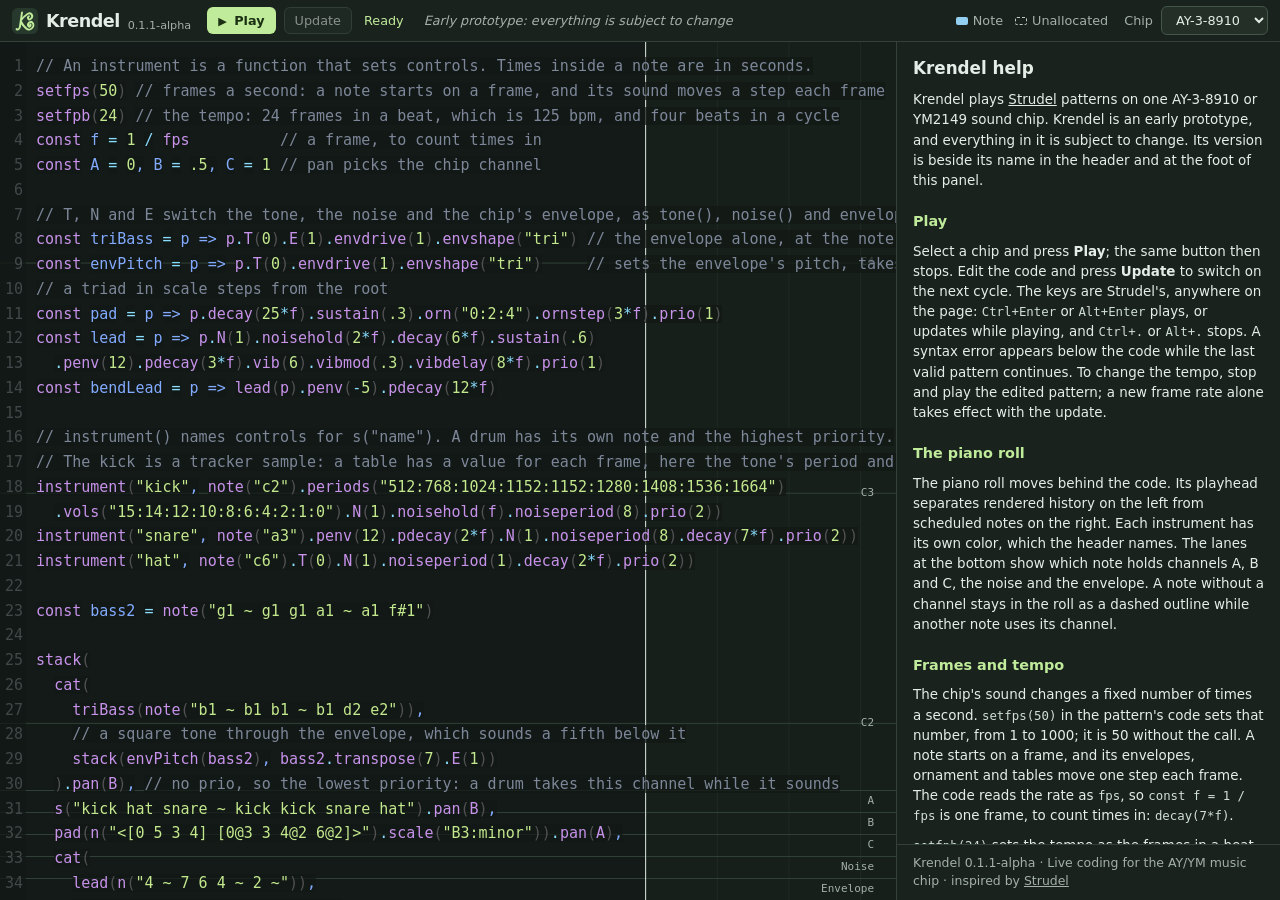
==== krendel/index.html @ 768fd26a "Deploy Krendel e06ed59" ====
<!doctype html>
<html lang="en">
<head>
  <meta charset="utf-8">
  <meta name="viewport" content="width=device-width, initial-scale=1">
  <meta name="theme-color" content="#121816">
  <base target="_blank">
  <link rel="icon" type="image/svg+xml" href="/krendel/assets/icon-DNOsVQRB.svg">
  <title>Krendel</title>
  <script type="module" crossorigin src="/krendel/assets/index-Cjb8UF-I.js"></script>
  <link rel="stylesheet" crossorigin href="/krendel/assets/index-Dwh8gSb8.css">
</head>
<body>
  <header>
    <h1><img src="data:image/svg+xml,%3csvg%20xmlns='http://www.w3.org/2000/svg'%20viewBox='0%200%2032%2032'%3e%3c!--%20A%20script%20К.%20Its%20stem%20ends%20in%20a%20hook,%20and%20each%20arm%20rolls%20up%20into%20a%20spiral%20of%20half%20circles,%20as%20a%20strudel%20does.%20--%3e%3crect%20width='32'%20height='32'%20rx='7'%20fill='%2327392d'/%3e%3cpath%20transform='translate(3.55%200)%20skewX(-8)'%20fill='none'%20stroke='%23c0eb9a'%20stroke-width='2.4'%20stroke-linecap='round'%20stroke-linejoin='round'%20d='M9.5%205.5V22.5C9.5%2026%207.9%2027.1%205.7%2025.9%20M9.5%2015.5Q12.17%2010.73%2016.5%207.4A3.9%203.9%200%200%201%2021.25%2013.58A2.1%202.1%200%200%201%2018.69%2010.25%20M9.5%2016.5Q12.95%2021.8%2018%2025.6A4.9%204.9%200%200%200%2023.89%2017.77A3%203%200%200%200%2020.28%2022.56A1.3%201.3%200%200%200%2021.85%2020.48'/%3e%3c/svg%3e" alt="" width="26" height="26">Krendel <small class="version"></small></h1>
    <button type="button" id="play" class="primary">
      <span id="playLabel" title="Ctrl+Enter"><span aria-hidden="true">▶</span> Play</span>
      <span id="stopLabel" title="Ctrl+." hidden><span aria-hidden="true">■</span> Stop</span>
    </button>
    <button type="button" id="update" title="Ctrl+Enter" disabled>Update</button>
    <output id="status" role="status">Ready</output>
    <span class="disclaimer">Early prototype: everything is subject to change</span>
    <div class="legend" id="legend" aria-label="Instruments">
      <span><i class="contended"></i>Unallocated</span>
    </div>
    <label>Chip
      <select id="chip">
        <option value="ay">AY-3-8910</option>
        <option value="ym">YM2149</option>
      </select>
    </label>
  </header>

  <main>
    <!-- The code, over the piano roll and the chip's lanes. -->
    <section id="stage" aria-label="Pattern">
      <canvas id="score" role="img" aria-label="Piano roll with rendered voices to the left of the playhead and scheduled notes to the right"></canvas>
      <canvas id="ownership" role="img" aria-label="Rendered tone channel A, B, C, noise and envelope ownership"></canvas>
      <div id="editor"></div>
    </section>
    <p id="error" role="alert" hidden></p>

    <aside aria-label="Help">
      <div id="help"></div>
      <footer>Krendel <span class="version"></span> <span aria-hidden="true">·</span> Live coding for the AY/YM music chip <span aria-hidden="true">·</span> inspired by <a href="https://strudel.cc/">Strudel</a></footer>
    </aside>
  </main>
</body>
</html>
---- krendel/assets/index-Dwh8gSb8.css ----
:root{color-scheme:dark;font-family:Inter,ui-sans-serif,system-ui,sans-serif;color:#e4eee7;background:#121816;--muted: #a3b0a9;--line: #33413a;--panel: #1a221e;--accent: #c0eb9a;--mono: "IBM Plex Mono", "SFMono-Regular", Consolas, monospace;--lanes: 110px}*{box-sizing:border-box}h1,h2,h3,p{margin:0}body{margin:0;height:100dvh;display:grid;grid-template-rows:auto minmax(0,1fr)}main{display:grid;grid-template:"stage aside" minmax(0,1fr) "error aside" auto / minmax(0,1fr) clamp(280px,30vw,430px);min-height:0}header{display:flex;flex-wrap:wrap;align-items:center;gap:6px 8px;padding:6px 12px;background:var(--panel);border-bottom:1px solid var(--line);font-size:.8rem}h1{display:flex;align-items:center;gap:8px;margin-right:8px;font-size:1.1rem;letter-spacing:-.03em}h1 small{align-self:flex-end;margin-bottom:2px;font-size:.7rem;font-weight:400;letter-spacing:0;color:var(--muted)}.disclaimer{margin-left:12px;color:var(--muted);font-style:italic}button,select{font:inherit;color:inherit;background:#242f28;border:1px solid #43564a;border-radius:6px;padding:5px 10px}button:not(:disabled),select:not(:disabled){cursor:pointer}button:not(:disabled):hover,select:not(:disabled):hover{filter:brightness(1.2)}:focus-visible{outline:2px solid var(--accent);outline-offset:3px}button:disabled,select:disabled{opacity:.55}button.primary{background:var(--accent);color:#1b2f13;border-color:transparent;font-weight:700}button [aria-hidden]{margin-right:3px;font-size:.7rem}#status{color:var(--accent);margin-left:4px}header label{color:var(--muted)}header select{margin-left:4px;color:#e4eee7}.legend{display:flex;flex-wrap:wrap;gap:4px 12px;margin-left:auto;margin-right:8px;color:var(--muted)}.legend span{display:inline-flex;align-items:center;gap:5px}.legend i{width:12px;height:8px;border-radius:2px}.legend .contended{border:1px dashed #bfcac3}#stage{grid-area:stage;position:relative;min-width:0;min-height:0}canvas{position:absolute;left:0;width:100%}#score{top:0;height:calc(100% - var(--lanes))}#ownership{bottom:0;height:var(--lanes)}#editor{position:relative;height:100%}#editor .cm-editor{height:100%;background:transparent}#editor .cm-scroller{font-family:var(--mono);font-size:15px;line-height:1.65}#editor .cm-scroller,#help{scrollbar-width:thin;scrollbar-color:#43564a transparent}#editor .cm-line>*{background:#121816b8}#editor .cm-gutters{background:#121816b8;border-color:#29362e}#editor .cm-content{padding-block:12px}#editor .cm-focused{outline:none}#editor .cm-line{padding-left:10px}#error{grid-area:error;color:#ffd2bc;background:#3a2923;padding:9px 16px;font-size:.82rem;overflow-wrap:anywhere}aside{grid-area:aside;display:flex;flex-direction:column;min-height:0;background:var(--panel);border-left:1px solid var(--line);font-size:.84rem;line-height:1.5}#help{flex:1;min-height:0;overflow-y:auto;padding:14px 16px 20px}#help h2{font-size:1.05rem}#help h3{margin-top:20px;font-size:.9rem;color:var(--accent)}#help p,#help pre,#help table{margin-top:9px}#help a,aside footer a{color:inherit}#help code{font-family:var(--mono);font-size:.92em;color:#d1e0d7}#help pre{padding:8px 10px;overflow-x:auto;background:#141a17;border:1px solid var(--line);border-radius:6px}#help table{border-collapse:collapse;font-size:.78rem}#help th,#help td{padding:5px 8px 5px 0;text-align:left;vertical-align:top;border-top:1px solid var(--line)}#help th{color:var(--muted);font-weight:500}aside footer{padding:9px 16px;border-top:1px solid var(--line);color:var(--muted);font-size:.78rem}@media(max-width:720px){main{grid-template:"stage" minmax(0,1fr) "error" auto "aside" 38dvh / minmax(0,1fr)}aside{border-left:0;border-top:1px solid var(--line)}}
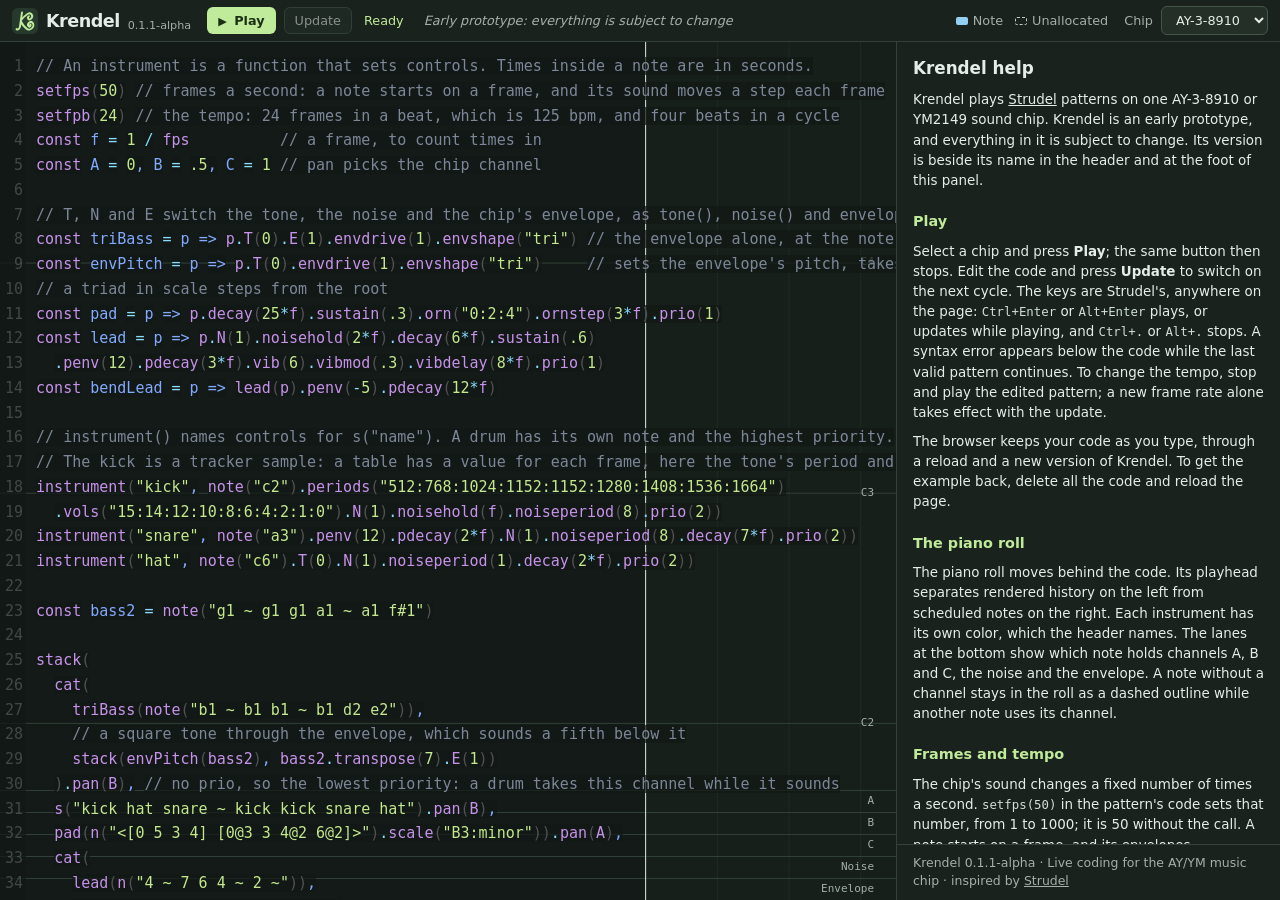
==== commit e85a6940: "Deploy Krendel fa36217" ====
--- a/krendel/index.html
+++ b/krendel/index.html
@@ -7,7 +7,7 @@
   <base target="_blank">
   <link rel="icon" type="image/svg+xml" href="/krendel/assets/icon-DNOsVQRB.svg">
   <title>Krendel</title>
-  <script type="module" crossorigin src="/krendel/assets/index-Cjb8UF-I.js"></script>
+  <script type="module" crossorigin src="/krendel/assets/index-BIXJoiJz.js"></script>
   <link rel="stylesheet" crossorigin href="/krendel/assets/index-Dwh8gSb8.css">
 </head>
 <body>
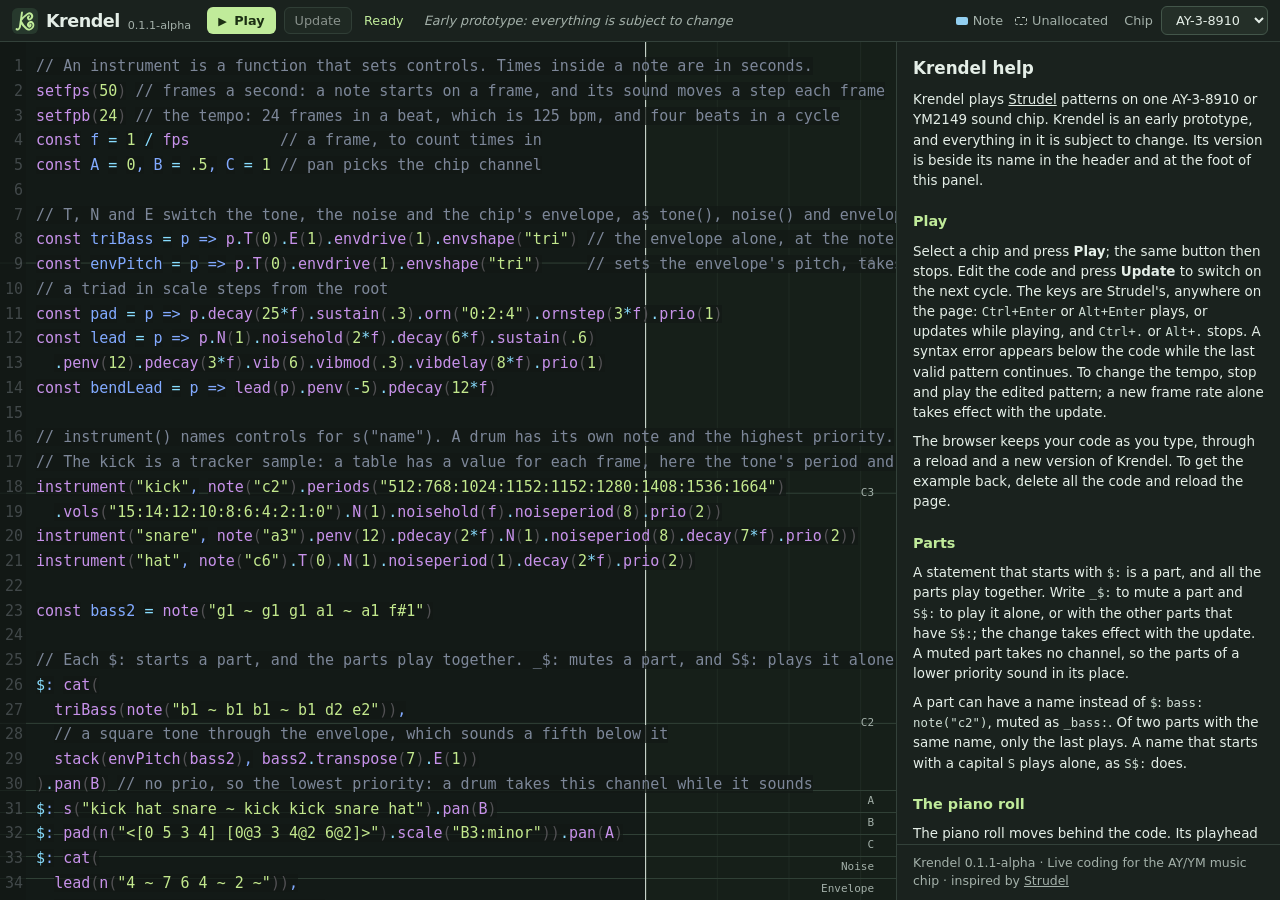
==== commit e3be0166: "Deploy Krendel fcc2899" ====
--- a/krendel/index.html
+++ b/krendel/index.html
@@ -7,7 +7,7 @@
   <base target="_blank">
   <link rel="icon" type="image/svg+xml" href="/krendel/assets/icon-DNOsVQRB.svg">
   <title>Krendel</title>
-  <script type="module" crossorigin src="/krendel/assets/index-BIXJoiJz.js"></script>
+  <script type="module" crossorigin src="/krendel/assets/index-DDbhSypn.js"></script>
   <link rel="stylesheet" crossorigin href="/krendel/assets/index-Dwh8gSb8.css">
 </head>
 <body>
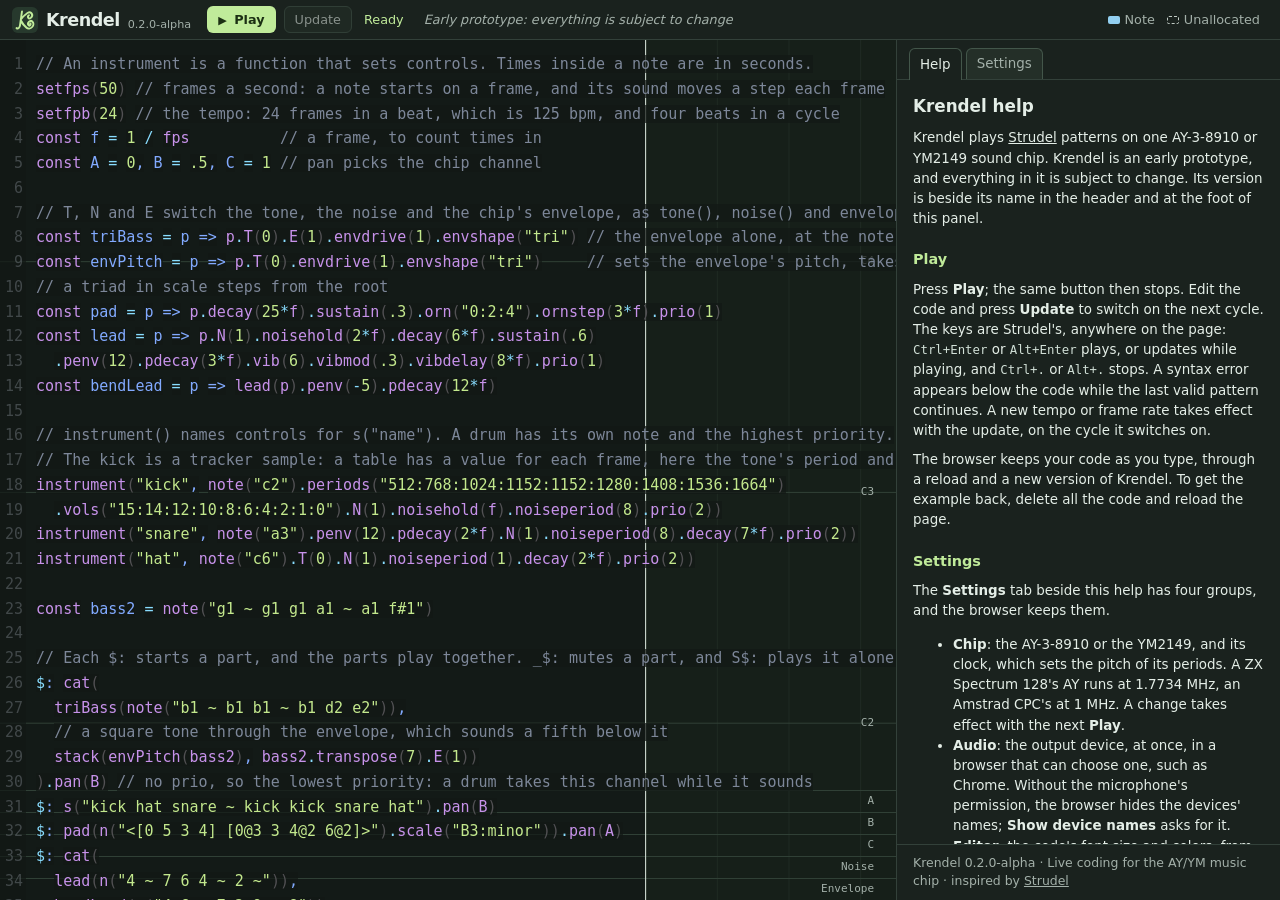
==== commit 82988556: "Deploy Krendel b298b10" ====
--- a/krendel/index.html
+++ b/krendel/index.html
@@ -7,8 +7,8 @@
   <base target="_blank">
   <link rel="icon" type="image/svg+xml" href="/krendel/assets/icon-DNOsVQRB.svg">
   <title>Krendel</title>
-  <script type="module" crossorigin src="/krendel/assets/index-DDbhSypn.js"></script>
-  <link rel="stylesheet" crossorigin href="/krendel/assets/index-Dwh8gSb8.css">
+  <script type="module" crossorigin src="/krendel/assets/index-CsBy7yJW.js"></script>
+  <link rel="stylesheet" crossorigin href="/krendel/assets/index-BQD8Qiy-.css">
 </head>
 <body>
   <header>
@@ -23,12 +23,6 @@
     <div class="legend" id="legend" aria-label="Instruments">
       <span><i class="contended"></i>Unallocated</span>
     </div>
-    <label>Chip
-      <select id="chip">
-        <option value="ay">AY-3-8910</option>
-        <option value="ym">YM2149</option>
-      </select>
-    </label>
   </header>
 
   <main>
@@ -40,8 +34,62 @@
     </section>
     <p id="error" role="alert" hidden></p>
 
-    <aside aria-label="Help">
-      <div id="help"></div>
+    <aside>
+      <div role="tablist" aria-label="Panel">
+        <button type="button" role="tab" id="helpTab" aria-controls="help" aria-selected="true">Help</button>
+        <button type="button" role="tab" id="settingsTab" aria-controls="settings" aria-selected="false">Settings</button>
+      </div>
+      <div id="help" role="tabpanel" aria-labelledby="helpTab"></div>
+      <form id="settings" role="tabpanel" aria-labelledby="settingsTab" hidden>
+        <fieldset id="chipSettings">
+          <legend>Chip</legend>
+          <label>Type
+            <select name="chip">
+              <option value="ay">AY-3-8910</option>
+              <option value="ym">YM2149</option>
+            </select>
+          </label>
+          <label>Clock
+            <select name="clock">
+              <option value="1773400">1.7734 MHz: ZX Spectrum 128</option>
+              <option value="1750000">1.75 MHz: Pentagon</option>
+              <option value="1789772.5">1.7898 MHz: MSX</option>
+              <option value="2000000">2 MHz: Atari ST</option>
+              <option value="1000000">1 MHz: Amstrad CPC</option>
+            </select>
+          </label>
+          <p>A change takes effect with the next <b>Play</b>.</p>
+        </fieldset>
+        <fieldset>
+          <legend>Audio</legend>
+          <label>Output <select name="output"></select></label>
+          <button type="button" id="outputNames" hidden>Show device names</button>
+        </fieldset>
+        <fieldset>
+          <legend>Editor</legend>
+          <label>Font size <input name="fontSize" type="number" min="8" max="48" required></label>
+          <label>Theme <select name="theme"></select></label>
+          <label>Keys
+            <select name="keybindings">
+              <option value="codemirror">Standard</option>
+              <option value="vim">Vim</option>
+              <option value="emacs">Emacs</option>
+              <option value="vscode">VS Code</option>
+            </select>
+          </label>
+          <label><input type="checkbox" name="isLineNumbersDisplayed"> Line numbers</label>
+          <label><input type="checkbox" name="isLineWrappingEnabled"> Wrap long lines</label>
+        </fieldset>
+        <fieldset>
+          <legend>Page</legend>
+          <label>Panel
+            <select name="panel">
+              <option value="right">Right</option>
+              <option value="left">Left</option>
+            </select>
+          </label>
+        </fieldset>
+      </form>
       <footer>Krendel <span class="version"></span> <span aria-hidden="true">·</span> Live coding for the AY/YM music chip <span aria-hidden="true">·</span> inspired by <a href="https://strudel.cc/">Strudel</a></footer>
     </aside>
   </main>
--- a/krendel/assets/index-BQD8Qiy-.css
+++ b/krendel/assets/index-BQD8Qiy-.css
@@ -0,0 +1 @@
+:root{color-scheme:dark;font-family:Inter,ui-sans-serif,system-ui,sans-serif;color:var(--text);background:var(--page);--mono: "IBM Plex Mono", "SFMono-Regular", Consolas, monospace;--lanes: 110px;--text: #e4eee7;--page: #121816;--muted: #a3b0a9;--line: #33413a;--panel: #1a221e;--accent: #c0eb9a;--on-accent: #1b2f13;--control: #242f28;--control-line: #43564a;--gutter-line: #29362e;--error: #ffd2bc;--error-back: #3a2923;--code: #d1e0d7;--code-back: #141a17;--unallocated: #bfcac3}:root[data-theme=strudelTheme]{--roll-past: #131a17;--roll-future: #161f19;--roll-beat: #202b24;--roll-octave: #304036;--roll-label: #a3b0a9;--roll-playhead: #dce9e0;--roll-on-note: #191e19;--roll-restart: #ffffff;--roll-gap: #d18278}:root[data-theme=zxSpectrumNight]{--roll-past: #000000;--roll-future: #000000;--roll-beat: #0000cd;--roll-octave: #0000ff;--roll-label: #cdcdcd;--roll-playhead: #ffffff;--roll-on-note: #000000;--roll-restart: #ffffff;--roll-gap: #ff0000}:root[data-theme=zxSpectrumDay]{--roll-past: #cdcdcd;--roll-future: #cdcdcd;--roll-beat: #0000cd40;--roll-octave: #0000cd80;--roll-label: #000000;--roll-playhead: #000000;--roll-on-note: #000000;--roll-restart: #000000;--roll-gap: #cd0000;--roll-note: #ffffff}:root.light{color-scheme:light;--text: #1d2621;--page: #f6f8f5;--muted: #59675f;--line: #cfd8d1;--panel: #edf1ec;--accent: #3b7419;--on-accent: #ffffff;--control: #ffffff;--control-line: #b6c2ba;--gutter-line: #dfe5e0;--error: #7a2a14;--error-back: #fbe3da;--code: #2b3730;--code-back: #ffffff;--unallocated: #59675f}*{box-sizing:border-box}h1,h2,h3,p{margin:0}body{margin:0;height:100dvh;display:grid;grid-template-rows:auto minmax(0,1fr)}main{display:grid;grid-template:"stage aside" minmax(0,1fr) "error aside" auto / minmax(0,1fr) clamp(280px,30vw,430px);min-height:0}header{display:flex;flex-wrap:wrap;align-items:center;gap:6px 8px;padding:6px 12px;background:var(--panel);border-bottom:1px solid var(--line);font-size:.8rem}h1{display:flex;align-items:center;gap:8px;margin-right:8px;font-size:1.1rem;letter-spacing:-.03em}h1 small{align-self:flex-end;margin-bottom:2px;font-size:.7rem;font-weight:400;letter-spacing:0;color:var(--muted)}.disclaimer{margin-left:12px;color:var(--muted);font-style:italic}button,select,input[type=number]{font:inherit;color:inherit;background:var(--control);border:1px solid var(--control-line);border-radius:6px;padding:5px 10px}button:not(:disabled),select:not(:disabled){cursor:pointer}button:not(:disabled):hover,select:not(:disabled):hover{filter:brightness(1.2)}:focus-visible{outline:2px solid var(--accent);outline-offset:3px}button:disabled,select:disabled{opacity:.55}button.primary{background:var(--accent);color:var(--on-accent);border-color:transparent;font-weight:700}button [aria-hidden]{margin-right:3px;font-size:.7rem}#status{color:var(--accent);margin-left:4px}.legend{display:flex;flex-wrap:wrap;gap:4px 12px;margin-left:auto;margin-right:8px;color:var(--muted)}.legend span{display:inline-flex;align-items:center;gap:5px}.legend i{width:12px;height:8px;border-radius:2px}.legend .contended{border:1px dashed var(--unallocated)}#stage{grid-area:stage;position:relative;min-width:0;min-height:0}canvas{position:absolute;left:0;width:100%}#score{top:0;height:calc(100% - var(--lanes))}#ownership{bottom:0;height:var(--lanes)}#editor{position:relative;height:100%}#editor .cm-editor{height:100%;background:transparent}#editor .cm-scroller{font-family:var(--mono);font-size:var(--code-size, 15px);line-height:1.65}#editor .cm-scroller,#help,#settings{scrollbar-width:thin;scrollbar-color:var(--control-line) transparent}#editor .cm-line>*{background:var(--lineBackground)}#editor .cm-gutters{background:var(--lineBackground);border-color:var(--gutter-line)}#editor .cm-content{padding-block:12px}#editor .cm-focused{outline:none}#editor .cm-line{padding-left:10px}#error{grid-area:error;color:var(--error);background:var(--error-back);padding:9px 16px;font-size:.82rem;overflow-wrap:anywhere}aside{grid-area:aside;display:flex;flex-direction:column;min-height:0;background:var(--panel);border-left:1px solid var(--line);font-size:.84rem;line-height:1.5}[role=tablist]{display:flex;gap:4px;padding:8px 12px 0;border-bottom:1px solid var(--line)}[role=tab]{border-radius:6px 6px 0 0;border-bottom:0;color:var(--muted)}[role=tab][aria-selected=true]{color:inherit;background:var(--panel);margin-bottom:-1px}#help,#settings{flex:1;min-height:0;overflow-y:auto;padding:14px 16px 20px}#settings fieldset{display:grid;gap:8px;margin:0 0 18px;padding:0;border:0}#settings legend{margin-bottom:8px;font-size:.9rem;color:var(--accent)}#settings label{display:flex;align-items:center;justify-content:space-between;gap:8px}#settings label:has(input[type=checkbox]){justify-content:flex-start}#settings select,#settings input[type=number]{width:60%}#settings p{color:var(--muted);font-size:.78rem}#settings fieldset:disabled{opacity:.55}#help h2{font-size:1.05rem}#help h3{margin-top:20px;font-size:.9rem;color:var(--accent)}#help p,#help pre,#help table{margin-top:9px}#help a,aside footer a{color:inherit}#help code{font-family:var(--mono);font-size:.92em;color:var(--code)}#help pre{padding:8px 10px;overflow-x:auto;background:var(--code-back);border:1px solid var(--line);border-radius:6px}#help table{border-collapse:collapse;font-size:.78rem}#help th,#help td{padding:5px 8px 5px 0;text-align:left;vertical-align:top;border-top:1px solid var(--line)}#help th{color:var(--muted);font-weight:500}aside footer{padding:9px 16px;border-top:1px solid var(--line);color:var(--muted);font-size:.78rem}@media(min-width:721px){main[data-panel=left]{grid-template:"aside stage" minmax(0,1fr) "aside error" auto / clamp(280px,30vw,430px) minmax(0,1fr)}main[data-panel=left] aside{border-left:0;border-right:1px solid var(--line)}}@media(max-width:720px){main{grid-template:"stage" minmax(0,1fr) "error" auto "aside" 38dvh / minmax(0,1fr)}aside{border-left:0;border-top:1px solid var(--line)}}
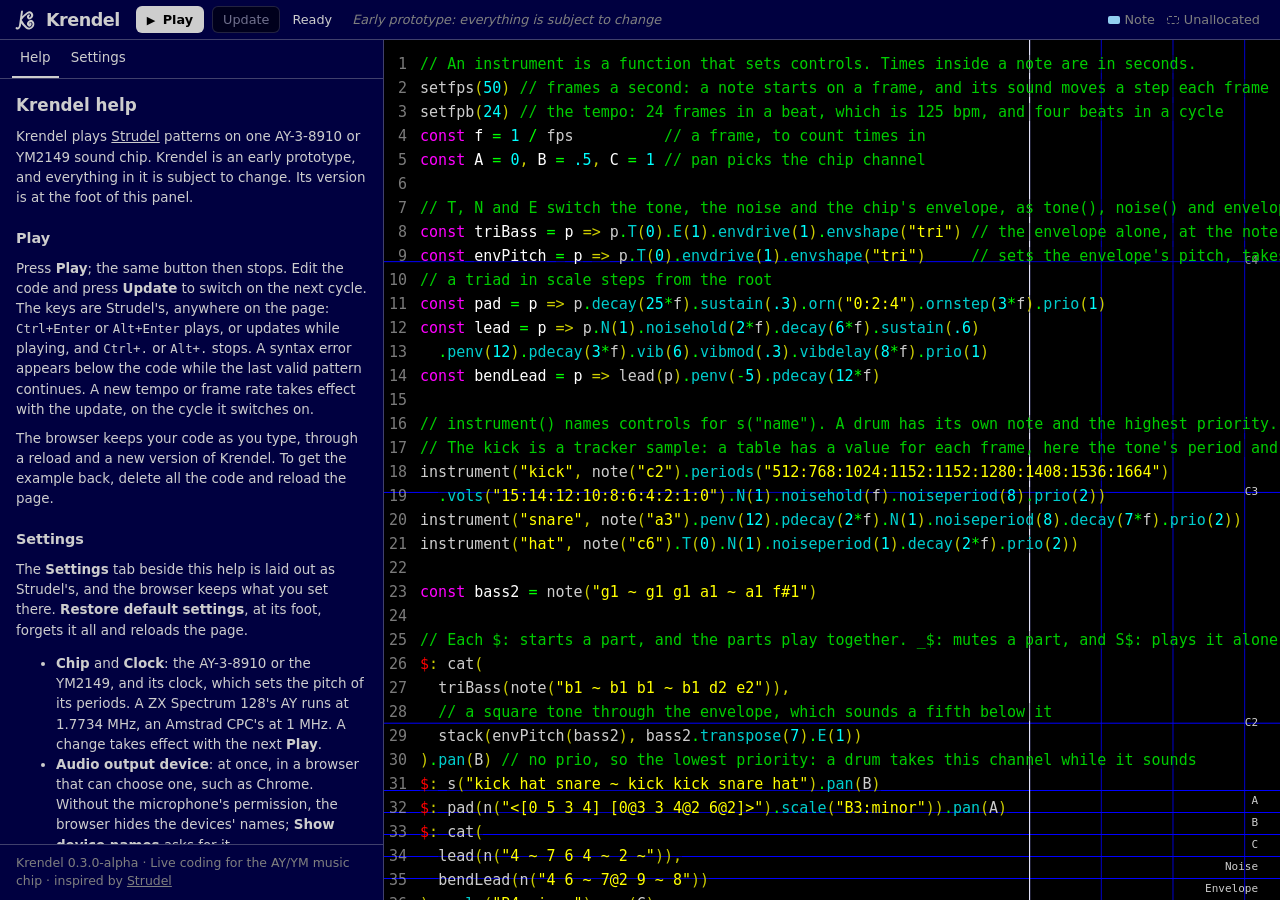
==== commit b59438cc: "Deploy Krendel 63c5b91" ====
--- a/krendel/index.html
+++ b/krendel/index.html
@@ -7,12 +7,12 @@
   <base target="_blank">
   <link rel="icon" type="image/svg+xml" href="/krendel/assets/icon-DNOsVQRB.svg">
   <title>Krendel</title>
-  <script type="module" crossorigin src="/krendel/assets/index-CsBy7yJW.js"></script>
-  <link rel="stylesheet" crossorigin href="/krendel/assets/index-BQD8Qiy-.css">
+  <script type="module" crossorigin src="/krendel/assets/index-BVBZX4Dr.js"></script>
+  <link rel="stylesheet" crossorigin href="/krendel/assets/index-Dh8wBeS_.css">
 </head>
 <body>
   <header>
-    <h1><img src="data:image/svg+xml,%3csvg%20xmlns='http://www.w3.org/2000/svg'%20viewBox='0%200%2032%2032'%3e%3c!--%20A%20script%20К.%20Its%20stem%20ends%20in%20a%20hook,%20and%20each%20arm%20rolls%20up%20into%20a%20spiral%20of%20half%20circles,%20as%20a%20strudel%20does.%20--%3e%3crect%20width='32'%20height='32'%20rx='7'%20fill='%2327392d'/%3e%3cpath%20transform='translate(3.55%200)%20skewX(-8)'%20fill='none'%20stroke='%23c0eb9a'%20stroke-width='2.4'%20stroke-linecap='round'%20stroke-linejoin='round'%20d='M9.5%205.5V22.5C9.5%2026%207.9%2027.1%205.7%2025.9%20M9.5%2015.5Q12.17%2010.73%2016.5%207.4A3.9%203.9%200%200%201%2021.25%2013.58A2.1%202.1%200%200%201%2018.69%2010.25%20M9.5%2016.5Q12.95%2021.8%2018%2025.6A4.9%204.9%200%200%200%2023.89%2017.77A3%203%200%200%200%2020.28%2022.56A1.3%201.3%200%200%200%2021.85%2020.48'/%3e%3c/svg%3e" alt="" width="26" height="26">Krendel <small class="version"></small></h1>
+    <h1><span class="logo" aria-hidden="true"></span>Krendel</h1>
     <button type="button" id="play" class="primary">
       <span id="playLabel" title="Ctrl+Enter"><span aria-hidden="true">▶</span> Play</span>
       <span id="stopLabel" title="Ctrl+." hidden><span aria-hidden="true">■</span> Stop</span>
@@ -40,10 +40,11 @@
         <button type="button" role="tab" id="settingsTab" aria-controls="settings" aria-selected="false">Settings</button>
       </div>
       <div id="help" role="tabpanel" aria-labelledby="helpTab"></div>
+      <!-- As Strudel's settings: each one's name over its control. A name is an editor extension's in
+           @strudel/codemirror, or one that settings.js keeps. -->
       <form id="settings" role="tabpanel" aria-labelledby="settingsTab" hidden>
         <fieldset id="chipSettings">
-          <legend>Chip</legend>
-          <label>Type
+          <label>Chip
             <select name="chip">
               <option value="ay">AY-3-8910</option>
               <option value="ym">YM2149</option>
@@ -60,34 +61,72 @@
           </label>
           <p>A change takes effect with the next <b>Play</b>.</p>
         </fieldset>
-        <fieldset>
-          <legend>Audio</legend>
-          <label>Output <select name="output"></select></label>
+        <div>
+          <label>Audio output device <select name="output"></select></label>
           <button type="button" id="outputNames" hidden>Show device names</button>
+        </div>
+        <label>Theme <select name="theme"></select></label>
+        <!-- fonts.css has these fonts. -->
+        <label>Font
+          <select name="fontFamily">
+            <option value="">System monospace</option>
+            <optgroup label="8-bit computers">
+              <option>ZX Spectrum</option>
+              <option>ZX Spectrum 6x8</option>
+              <option>Amstrad CPC</option>
+              <option>MSX</option>
+              <option>SAM Coupé</option>
+              <option>Sinclair QL</option>
+              <option>Cambridge Z88</option>
+            </optgroup>
+            <optgroup label="Others">
+              <option>Iosevka</option>
+              <option>JetBrains Mono</option>
+              <option>Fira Code</option>
+              <option>Fira Code SemiBold</option>
+              <option>Hack</option>
+              <option>IBM 3270</option>
+              <option>BigBlue Terminal</option>
+              <option>Monocraft</option>
+              <option>Press Start 2P</option>
+            </optgroup>
+          </select>
+        </label>
+        <fieldset class="row">
+          <legend>Font size</legend>
+          <input name="fontSize" type="range" min="8" max="48" aria-label="Font size">
+          <input name="fontSize" type="number" min="8" max="48" required aria-label="Font size">
+        </fieldset>
+        <fieldset class="choices">
+          <legend>Keys</legend>
+          <label><input type="radio" name="keybindings" value="codemirror">Standard</label>
+          <label><input type="radio" name="keybindings" value="vim">Vim</label>
+          <label><input type="radio" name="keybindings" value="emacs">Emacs</label>
+          <label><input type="radio" name="keybindings" value="vscode">VS Code</label>
+        </fieldset>
+        <fieldset class="choices">
+          <legend>Panel position</legend>
+          <label><input type="radio" name="panel" value="left">Left</label>
+          <label><input type="radio" name="panel" value="right">Right</label>
+          <label><input type="radio" name="panel" value="bottom">Bottom</label>
+        </fieldset>
+        <fieldset class="checks">
+          <legend>More settings</legend>
+          <label><input type="checkbox" name="isBracketMatchingEnabled"> Match brackets</label>
+          <label><input type="checkbox" name="isBracketClosingEnabled"> Close brackets</label>
+          <label><input type="checkbox" name="isLineNumbersDisplayed"> Line numbers</label>
+          <label><input type="checkbox" name="isActiveLineHighlighted"> Highlight the cursor's line</label>
+          <label><input type="checkbox" name="isPatternHighlightingEnabled"> Highlight playing events in the code</label>
+          <label><input type="checkbox" name="isAutoCompletionEnabled"> Complete Strudel's functions</label>
+          <label><input type="checkbox" name="isTooltipEnabled"> Strudel's docs on Ctrl and hover</label>
+          <label><input type="checkbox" name="isLineWrappingEnabled"> Wrap long lines</label>
+          <label><input type="checkbox" name="isTabIndentationEnabled"> Tab indents</label>
+          <label><input type="checkbox" name="isMultiCursorEnabled"> Multiple cursors with Cmd/Ctrl+click</label>
+          <label><input type="checkbox" name="isFlashEnabled"> Flash the code on Play and Update</label>
         </fieldset>
         <fieldset>
-          <legend>Editor</legend>
-          <label>Font size <input name="fontSize" type="number" min="8" max="48" required></label>
-          <label>Theme <select name="theme"></select></label>
-          <label>Keys
-            <select name="keybindings">
-              <option value="codemirror">Standard</option>
-              <option value="vim">Vim</option>
-              <option value="emacs">Emacs</option>
-              <option value="vscode">VS Code</option>
-            </select>
-          </label>
-          <label><input type="checkbox" name="isLineNumbersDisplayed"> Line numbers</label>
-          <label><input type="checkbox" name="isLineWrappingEnabled"> Wrap long lines</label>
-        </fieldset>
-        <fieldset>
-          <legend>Page</legend>
-          <label>Panel
-            <select name="panel">
-              <option value="right">Right</option>
-              <option value="left">Left</option>
-            </select>
-          </label>
+          <legend>Reset settings</legend>
+          <button type="button" id="restoreDefaults">Restore default settings</button>
         </fieldset>
       </form>
       <footer>Krendel <span class="version"></span> <span aria-hidden="true">·</span> Live coding for the AY/YM music chip <span aria-hidden="true">·</span> inspired by <a href="https://strudel.cc/">Strudel</a></footer>
--- a/krendel/assets/index-Dh8wBeS_.css
+++ b/krendel/assets/index-Dh8wBeS_.css
@@ -0,0 +1 @@
+@font-face{font-family:ZX Spectrum;src:url(/krendel/fonts/8bit/zx-spectrum.woff2) format("woff2")}@font-face{font-family:ZX Spectrum;font-weight:700;src:url(/krendel/fonts/8bit/zx-spectrum-bold.woff2) format("woff2")}@font-face{font-family:ZX Spectrum;font-style:italic;src:url(/krendel/fonts/8bit/zx-spectrum-italic.woff2) format("woff2")}@font-face{font-family:ZX Spectrum;font-weight:700;font-style:italic;src:url(/krendel/fonts/8bit/zx-spectrum-bold-italic.woff2) format("woff2")}@font-face{font-family:"ZX Spectrum 6x8";src:url(/krendel/fonts/8bit/zx-spectrum-6x8.woff2) format("woff2")}@font-face{font-family:Amstrad CPC;src:url(/krendel/fonts/8bit/amstrad-cpc.woff2) format("woff2")}@font-face{font-family:MSX;src:url(/krendel/fonts/8bit/msx.woff2) format("woff2")}@font-face{font-family:SAM Coupé;src:url(/krendel/fonts/8bit/sam-coupe.woff2) format("woff2")}@font-face{font-family:Sinclair QL;src:url(/krendel/fonts/8bit/sinclair-ql.woff2) format("woff2")}@font-face{font-family:Cambridge Z88;src:url(/krendel/fonts/8bit/cambridge-z88.woff2) format("woff2")}@font-face{font-family:Iosevka;src:url(/krendel/fonts/iosevka/Iosevka-Regular.woff2) format("woff2")}@font-face{font-family:Iosevka;font-weight:700;src:url(/krendel/fonts/iosevka/Iosevka-Bold.woff2) format("woff2")}@font-face{font-family:Iosevka;font-style:italic;src:url(/krendel/fonts/iosevka/Iosevka-Italic.woff2) format("woff2")}@font-face{font-family:Iosevka;font-weight:700;font-style:italic;src:url(/krendel/fonts/iosevka/Iosevka-BoldItalic.woff2) format("woff2")}@font-face{font-family:JetBrains Mono;src:url(/krendel/fonts/jetbrains-mono/JetBrainsMono.woff2) format("woff2")}@font-face{font-family:Fira Code;src:url(/krendel/fonts/fira-code/FiraCode-Regular.ttf) format("truetype")}@font-face{font-family:Fira Code SemiBold;src:url(/krendel/fonts/fira-code/FiraCode-SemiBold.ttf) format("truetype")}@font-face{font-family:Hack;src:url(/krendel/fonts/hack/Hack-Regular.ttf) format("truetype")}@font-face{font-family:"IBM 3270";src:url(/krendel/fonts/ibm-3270/3270-Regular.ttf) format("truetype")}@font-face{font-family:BigBlue Terminal;src:url(/krendel/fonts/bigblue-terminal/BigBlue_TerminalPlus.ttf) format("truetype")}@font-face{font-family:Monocraft;src:url(/krendel/fonts/monocraft/Monocraft.ttf) format("truetype")}@font-face{font-family:"Press Start 2P";src:url(/krendel/fonts/press-start-2p/PressStart2P-Regular.ttf) format("truetype")}:root{color-scheme:dark;font-family:Inter,ui-sans-serif,system-ui,sans-serif;color:var(--text);background:var(--page);--mono: "IBM Plex Mono", "SFMono-Regular", Consolas, monospace;--lanes: 110px;--muted: color-mix(in srgb, var(--foreground) 31%, transparent);--page: var(--background, #121816);--text: var(--foreground, #e4eee7);--panel: var(--lineHighlight, transparent);--line: var(--muted);--quiet: color-mix(in srgb, var(--text) 62%, var(--page));--accent: var(--text);--on-accent: var(--page);--control: var(--page);--control-line: var(--muted);--gutter-line: var(--muted);--code: var(--text);--code-back: var(--page);--unallocated: var(--quiet);--error: #ffd2bc;--error-back: #3a2923}:root.light{color-scheme:light;--error: #7a2a14;--error-back: #fbe3da}:root[data-theme=strudelTheme]{--page: #121816;--text: #e4eee7;--panel: #1a221e;--line: #33413a;--quiet: #a3b0a9;--accent: #c0eb9a;--on-accent: #1b2f13;--control: #242f28;--control-line: #43564a;--gutter-line: #29362e;--code: #d1e0d7;--code-back: #141a17;--unallocated: #bfcac3;--roll-past: #131a17;--roll-future: #161f19;--roll-beat: #202b24;--roll-octave: #304036;--roll-label: #a3b0a9;--roll-playhead: #dce9e0;--roll-on-note: #191e19;--roll-restart: #ffffff;--roll-gap: #d18278}:root[data-theme=zxSpectrumNight]{--roll-past: #000000;--roll-future: #000000;--roll-beat: #0000cd;--roll-octave: #0000ff;--roll-label: #cdcdcd;--roll-playhead: #ffffff;--roll-on-note: #000000;--roll-restart: #ffffff;--roll-gap: #ff0000}:root[data-theme=zxSpectrumDay]{--roll-past: #cdcdcd;--roll-future: #cdcdcd;--roll-beat: #0000cd40;--roll-octave: #0000cd80;--roll-label: #000000;--roll-playhead: #000000;--roll-on-note: #000000;--roll-restart: #000000;--roll-gap: #cd0000;--roll-note: #ffffff}*{box-sizing:border-box}h1,h2,h3,p{margin:0}body{margin:0;height:100dvh;display:grid;grid-template-rows:auto minmax(0,1fr)}main{display:grid;grid-template:"aside stage" minmax(0,1fr) "aside error" auto / clamp(280px,30vw,430px) minmax(0,1fr);min-height:0}main[data-panel=right]{grid-template:"stage aside" minmax(0,1fr) "error aside" auto / minmax(0,1fr) clamp(280px,30vw,430px)}main[data-panel=bottom]{grid-template:"stage" minmax(0,1fr) "error" auto "aside" 38dvh / minmax(0,1fr)}header{display:flex;flex-wrap:wrap;align-items:center;gap:6px 8px;padding:6px 12px;background:var(--panel);border-bottom:1px solid var(--line);font-size:.8rem}h1{display:flex;align-items:center;gap:8px;margin-right:8px;font-size:1.1rem;letter-spacing:-.03em}.logo svg{display:block;width:26px;height:26px}.logo rect{fill:none}.logo path{stroke:var(--accent)}.disclaimer{margin-left:12px;color:var(--quiet);font-style:italic}button,select,input[type=number]{font:inherit;color:inherit;background:var(--control);border:1px solid var(--control-line);border-radius:6px;padding:5px 10px}button:not(:disabled),select:not(:disabled){cursor:pointer}button:not(:disabled):hover,select:not(:disabled):hover{filter:brightness(1.2)}:focus-visible{outline:2px solid var(--accent);outline-offset:3px}button:disabled,select:disabled{opacity:.55}button.primary{background:var(--accent);color:var(--on-accent);border-color:transparent;font-weight:700}button [aria-hidden]{margin-right:3px;font-size:.7rem}#status{color:var(--accent);margin-left:4px}.legend{display:flex;flex-wrap:wrap;gap:4px 12px;margin-left:auto;margin-right:8px;color:var(--quiet)}.legend span{display:inline-flex;align-items:center;gap:5px}.legend i{width:12px;height:8px;border-radius:2px}.legend .contended{border:1px dashed var(--unallocated)}#stage{grid-area:stage;position:relative;min-width:0;min-height:0}canvas{position:absolute;left:0;width:100%}#score{top:0;height:calc(100% - var(--lanes))}#ownership{bottom:0;height:var(--lanes)}#editor{position:relative;height:100%}#editor .cm-editor{height:100%;background:transparent}#editor .cm-scroller{font-family:var(--code-font, var(--mono));font-size:var(--code-size, 15px);line-height:round(calc(var(--code-size, 15px) * 1.65),2px)}#editor .cm-scroller,#help,#settings{scrollbar-width:thin;scrollbar-color:var(--control-line) transparent}#editor .cm-line>*{background:var(--lineBackground)}#editor .cm-focused .cm-matchingBracket{text-decoration:underline 2px;text-underline-offset:4px}#editor .cm-tooltip{color:var(--text);background:var(--page);border:1px solid var(--line);border-radius:6px}#editor .cm-tooltip-arrow{display:none}.autocomplete-info-tooltip{max-width:min(440px,80vw);max-height:50vh;overflow-y:auto;padding:4px 2px;font-size:.8rem;line-height:1.45;white-space:normal}.strudel-tooltip .autocomplete-info-tooltip{padding:8px 10px}.autocomplete-info-tooltip h3{font-size:.95rem}.autocomplete-info-tooltip h4{margin:10px 0 4px;font-size:.8rem;color:var(--quiet)}.autocomplete-info-tooltip ul{margin:0;padding:0;list-style:none}.autocomplete-info-tooltip li+li{margin-top:4px}.autocomplete-info-param-name,.autocomplete-info-tooltip code{font-family:var(--mono)}.autocomplete-info-param-type{margin-left:6px;color:var(--quiet)}.autocomplete-info-tooltip pre{margin:4px 0 0;padding:6px 8px;font-family:var(--mono);white-space:pre-wrap;background:var(--code-back);border:1px solid var(--line);border-radius:4px}.autocomplete-info-tooltip a{color:inherit}#editor .cm-editor{color:var(--foreground)}#editor .cm-gutters{background:var(--gutterBackground);border-color:var(--gutter-line)}#editor .cm-content{padding-block:12px}#editor .cm-focused{outline:none}#editor .cm-line{padding-left:10px}#error{grid-area:error;color:var(--error);background:var(--error-back);padding:9px 16px;font-size:.82rem;overflow-wrap:anywhere}aside{grid-area:aside;display:flex;flex-direction:column;min-height:0;background:var(--panel);border-right:1px solid var(--line);font-size:.84rem;line-height:1.5}[role=tablist]{display:flex;gap:4px;padding:0 12px;border-bottom:1px solid var(--line)}[role=tab]{background:none;border:0;border-bottom:2px solid transparent;border-radius:0;padding:8px}[role=tab][aria-selected=true]{border-bottom-color:var(--text)}#help,#settings{flex:1;min-height:0;overflow-y:auto;padding:14px 16px 20px}#settings>*+*,#chipSettings>*+*{margin-top:16px}#settings fieldset{min-width:0;margin-inline:0;padding:0;border:0}#settings fieldset:disabled{opacity:.55}#settings label,#settings legend{font-size:.95rem}#settings label{display:grid;gap:6px}#settings legend{padding:0 0 6px}#settings :is(select,input,button),#settings :is(.choices,.checks) label{font-size:.84rem}#settings select{width:100%}#settings input{accent-color:var(--accent)}#settings p,#outputNames{margin-top:6px}#settings p{color:var(--quiet);font-size:.78rem}#settings .row{display:flex;align-items:center;gap:10px}#settings .row input[type=range]{flex:1}#settings .row input[type=number]{width:4.5em}#settings .choices{display:flex;flex-wrap:wrap;gap:4px}#settings .choices label{display:block;padding:3px 8px;border-bottom:2px solid transparent;cursor:pointer}#settings .choices label:has(:checked){border-bottom-color:var(--text)}#settings .choices label:has(:focus-visible){outline:2px solid var(--accent);outline-offset:2px}#settings .choices input{-webkit-appearance:none;-moz-appearance:none;appearance:none;margin:0}#settings .checks label{display:flex;align-items:center;gap:8px}#settings .checks label+label{margin-top:4px}#settings .checks label:has(:disabled){opacity:.55}#help h2{font-size:1.05rem}#help h3{margin-top:20px;font-size:.9rem;color:var(--accent)}#help p,#help pre,#help table{margin-top:9px}#help a,aside footer a{color:inherit}#help code{font-family:var(--mono);font-size:.92em;color:var(--code)}#help pre{padding:8px 10px;overflow-x:auto;background:var(--code-back);border:1px solid var(--line);border-radius:6px}#help table{border-collapse:collapse;font-size:.78rem}#help th,#help td{padding:5px 8px 5px 0;text-align:left;vertical-align:top;border-top:1px solid var(--line)}#help th{color:var(--quiet);font-weight:500}aside footer{padding:9px 16px;border-top:1px solid var(--line);color:var(--quiet);font-size:.78rem}main[data-panel=right] aside{border-right:0;border-left:1px solid var(--line)}main[data-panel=bottom] aside{border-right:0;border-top:1px solid var(--line)}@media(max-width:720px){main[data-panel]{grid-template:"stage" minmax(0,1fr) "error" auto "aside" 38dvh / minmax(0,1fr)}main[data-panel] aside{border:0;border-top:1px solid var(--line)}}
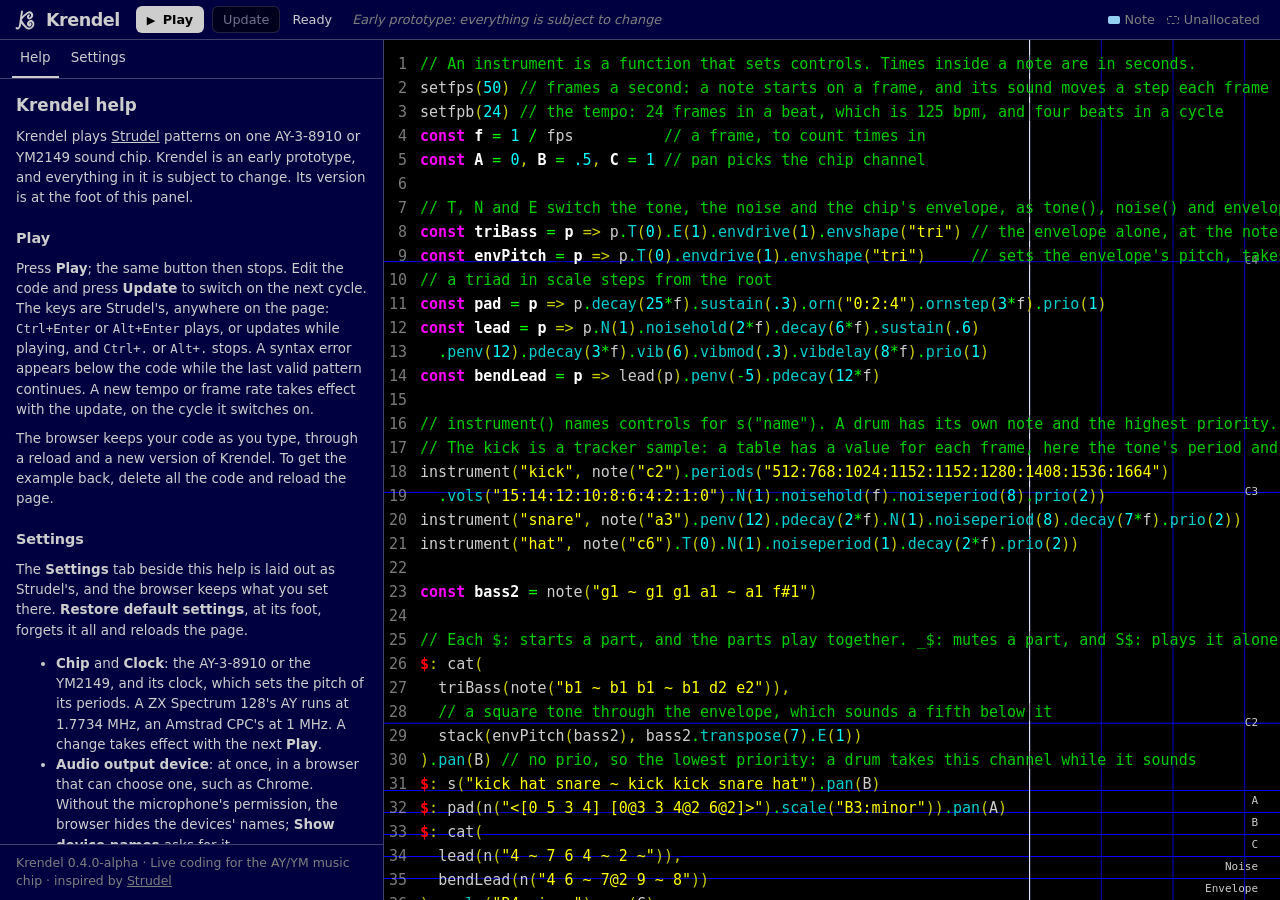
==== commit 0310daf6: "Deploy Krendel 5395400" ====
--- a/krendel/index.html
+++ b/krendel/index.html
@@ -7,8 +7,8 @@
   <base target="_blank">
   <link rel="icon" type="image/svg+xml" href="/krendel/assets/icon-DNOsVQRB.svg">
   <title>Krendel</title>
-  <script type="module" crossorigin src="/krendel/assets/index-BVBZX4Dr.js"></script>
-  <link rel="stylesheet" crossorigin href="/krendel/assets/index-Dh8wBeS_.css">
+  <script type="module" crossorigin src="/krendel/assets/index-ClE8IM7i.js"></script>
+  <link rel="stylesheet" crossorigin href="/krendel/assets/index-JspFDfoZ.css">
 </head>
 <body>
   <header>
@@ -70,14 +70,17 @@
         <label>Font
           <select name="fontFamily">
             <option value="">System monospace</option>
-            <optgroup label="8-bit computers">
+            <optgroup label="Retro computers">
               <option>ZX Spectrum</option>
               <option>ZX Spectrum 6x8</option>
-              <option>Amstrad CPC</option>
               <option>MSX</option>
-              <option>SAM Coupé</option>
-              <option>Sinclair QL</option>
               <option>Cambridge Z88</option>
+              <option>IBM PC 8x8</option>
+              <option>IBM PC 8x8 Tall</option>
+            </optgroup>
+            <optgroup label="Fantasy consoles">
+              <option>PICO-8</option>
+              <option>TIC-80</option>
             </optgroup>
             <optgroup label="Others">
               <option>Iosevka</option>
--- a/krendel/assets/index-JspFDfoZ.css
+++ b/krendel/assets/index-JspFDfoZ.css
@@ -0,0 +1 @@
+@font-face{font-family:ZX Spectrum;src:url(/krendel/fonts/8bit/zx-spectrum.woff2) format("woff2")}@font-face{font-family:ZX Spectrum;font-weight:700;src:url(/krendel/fonts/8bit/zx-spectrum-bold.woff2) format("woff2")}@font-face{font-family:ZX Spectrum;font-style:italic;src:url(/krendel/fonts/8bit/zx-spectrum-italic.woff2) format("woff2")}@font-face{font-family:ZX Spectrum;font-weight:700;font-style:italic;src:url(/krendel/fonts/8bit/zx-spectrum-bold-italic.woff2) format("woff2")}@font-face{font-family:"ZX Spectrum 6x8";src:url(/krendel/fonts/8bit/zx-spectrum-6x8.woff2) format("woff2")}@font-face{font-family:"ZX Spectrum 6x8";font-weight:700;src:url(/krendel/fonts/8bit/zx-spectrum-6x8-bold.woff2) format("woff2")}@font-face{font-family:"ZX Spectrum 6x8";font-style:italic;src:url(/krendel/fonts/8bit/zx-spectrum-6x8-italic.woff2) format("woff2")}@font-face{font-family:"ZX Spectrum 6x8";font-weight:700;font-style:italic;src:url(/krendel/fonts/8bit/zx-spectrum-6x8-bold-italic.woff2) format("woff2")}@font-face{font-family:Cambridge Z88;font-weight:700;src:url(/krendel/fonts/8bit/cambridge-z88.woff2) format("woff2")}@font-face{font-family:TIC-80;font-weight:700;src:url(/krendel/fonts/8bit/tic-80.woff2) format("woff2")}@font-face{font-family:"IBM PC 8x8";font-weight:700;src:url(/krendel/fonts/ibm-pc-8x8/ibm-pc-8x8.woff2) format("woff2")}@font-face{font-family:"IBM PC 8x8 Tall";font-weight:700;src:url(/krendel/fonts/ibm-pc-8x8/ibm-pc-8x8-tall.woff2) format("woff2")}@font-face{font-family:MSX;font-weight:100 900;src:url(/krendel/fonts/8bit/msx.woff2) format("woff2")}@font-face{font-family:PICO-8;font-weight:100 900;src:url(/krendel/fonts/8bit/pico-8.woff2) format("woff2")}@font-face{font-family:Iosevka;src:url(/krendel/fonts/iosevka/Iosevka-Regular.woff2) format("woff2")}@font-face{font-family:Iosevka;font-weight:700;src:url(/krendel/fonts/iosevka/Iosevka-Bold.woff2) format("woff2")}@font-face{font-family:Iosevka;font-style:italic;src:url(/krendel/fonts/iosevka/Iosevka-Italic.woff2) format("woff2")}@font-face{font-family:Iosevka;font-weight:700;font-style:italic;src:url(/krendel/fonts/iosevka/Iosevka-BoldItalic.woff2) format("woff2")}@font-face{font-family:JetBrains Mono;src:url(/krendel/fonts/jetbrains-mono/JetBrainsMono.woff2) format("woff2")}@font-face{font-family:Fira Code;src:url(/krendel/fonts/fira-code/FiraCode-Regular.ttf) format("truetype")}@font-face{font-family:Fira Code SemiBold;src:url(/krendel/fonts/fira-code/FiraCode-SemiBold.ttf) format("truetype")}@font-face{font-family:Hack;src:url(/krendel/fonts/hack/Hack-Regular.ttf) format("truetype")}@font-face{font-family:"IBM 3270";src:url(/krendel/fonts/ibm-3270/3270-Regular.ttf) format("truetype")}@font-face{font-family:BigBlue Terminal;src:url(/krendel/fonts/bigblue-terminal/BigBlue_TerminalPlus.ttf) format("truetype")}@font-face{font-family:Monocraft;src:url(/krendel/fonts/monocraft/Monocraft.ttf) format("truetype")}@font-face{font-family:"Press Start 2P";src:url(/krendel/fonts/press-start-2p/PressStart2P-Regular.ttf) format("truetype")}:root{color-scheme:dark;font-family:Inter,ui-sans-serif,system-ui,sans-serif;color:var(--text);background:var(--page);--mono: "IBM Plex Mono", "SFMono-Regular", Consolas, monospace;--lanes: 110px;--muted: color-mix(in srgb, var(--foreground) 31%, transparent);--page: var(--background, #121816);--text: var(--foreground, #e4eee7);--panel: var(--lineHighlight, transparent);--line: var(--muted);--quiet: color-mix(in srgb, var(--text) 62%, var(--page));--accent: var(--text);--on-accent: var(--page);--control: var(--page);--control-line: var(--muted);--gutter-line: var(--muted);--code: var(--text);--code-back: var(--page);--unallocated: var(--quiet);--error: #ffd2bc;--error-back: #3a2923}:root.light{color-scheme:light;--error: #7a2a14;--error-back: #fbe3da}:root[data-theme=strudelTheme]{--page: #121816;--text: #e4eee7;--panel: #1a221e;--line: #33413a;--quiet: #a3b0a9;--accent: #c0eb9a;--on-accent: #1b2f13;--control: #242f28;--control-line: #43564a;--gutter-line: #29362e;--code: #d1e0d7;--code-back: #141a17;--unallocated: #bfcac3;--roll-past: #131a17;--roll-future: #161f19;--roll-beat: #202b24;--roll-octave: #304036;--roll-label: #a3b0a9;--roll-playhead: #dce9e0;--roll-on-note: #191e19;--roll-restart: #ffffff;--roll-gap: #d18278}:root[data-theme=zxSpectrumNight]{--roll-past: #000000;--roll-future: #000000;--roll-beat: #0000cd;--roll-octave: #0000ff;--roll-label: #cdcdcd;--roll-playhead: #ffffff;--roll-on-note: #000000;--roll-restart: #ffffff;--roll-gap: #ff0000}:root[data-theme=zxSpectrumDay]{--roll-past: #cdcdcd;--roll-future: #cdcdcd;--roll-beat: #0000cd40;--roll-octave: #0000cd80;--roll-label: #000000;--roll-playhead: #000000;--roll-on-note: #000000;--roll-restart: #000000;--roll-gap: #cd0000;--roll-note: #ffffff}*{box-sizing:border-box}h1,h2,h3,p{margin:0}body{margin:0;height:100dvh;display:grid;grid-template-rows:auto minmax(0,1fr)}main{display:grid;grid-template:"aside stage" minmax(0,1fr) "aside error" auto / clamp(280px,30vw,430px) minmax(0,1fr);min-height:0}main[data-panel=right]{grid-template:"stage aside" minmax(0,1fr) "error aside" auto / minmax(0,1fr) clamp(280px,30vw,430px)}main[data-panel=bottom]{grid-template:"stage" minmax(0,1fr) "error" auto "aside" 38dvh / minmax(0,1fr)}header{display:flex;flex-wrap:wrap;align-items:center;gap:6px 8px;padding:6px 12px;background:var(--panel);border-bottom:1px solid var(--line);font-size:.8rem}h1{display:flex;align-items:center;gap:8px;margin-right:8px;font-size:1.1rem;letter-spacing:-.03em}.logo svg{display:block;width:26px;height:26px}.logo rect{fill:none}.logo path{stroke:var(--accent)}.disclaimer{margin-left:12px;color:var(--quiet);font-style:italic}button,select,input[type=number]{font:inherit;color:inherit;background:var(--control);border:1px solid var(--control-line);border-radius:6px;padding:5px 10px}button:not(:disabled),select:not(:disabled){cursor:pointer}button:not(:disabled):hover,select:not(:disabled):hover{filter:brightness(1.2)}:focus-visible{outline:2px solid var(--accent);outline-offset:3px}button:disabled,select:disabled{opacity:.55}button.primary{background:var(--accent);color:var(--on-accent);border-color:transparent;font-weight:700}button [aria-hidden]{margin-right:3px;font-size:.7rem}#status{color:var(--accent);margin-left:4px}.legend{display:flex;flex-wrap:wrap;gap:4px 12px;margin-left:auto;margin-right:8px;color:var(--quiet)}.legend span{display:inline-flex;align-items:center;gap:5px}.legend i{width:12px;height:8px;border-radius:2px}.legend .contended{border:1px dashed var(--unallocated)}#stage{grid-area:stage;position:relative;min-width:0;min-height:0}canvas{position:absolute;left:0;width:100%}#score{top:0;height:calc(100% - var(--lanes))}#ownership{bottom:0;height:var(--lanes)}#editor{position:relative;height:100%}#editor .cm-editor{height:100%;background:transparent}#editor .cm-scroller{font-family:var(--code-font, var(--mono));font-size:var(--code-size, 15px);line-height:round(calc(var(--code-size, 15px) * 1.65),2px)}#editor .cm-scroller,#help,#settings{scrollbar-width:thin;scrollbar-color:var(--control-line) transparent}#editor .cm-line>*{background:var(--lineBackground)}#editor .cm-focused .cm-matchingBracket{text-decoration:underline 2px;text-underline-offset:4px}#editor .cm-tooltip{color:var(--text);background:var(--page);border:1px solid var(--line);border-radius:6px}#editor .cm-tooltip-arrow{display:none}.autocomplete-info-tooltip{max-width:min(440px,80vw);max-height:50vh;overflow-y:auto;padding:4px 2px;font-size:.8rem;line-height:1.45;white-space:normal}.strudel-tooltip .autocomplete-info-tooltip{padding:8px 10px}.autocomplete-info-tooltip h3{font-size:.95rem}.autocomplete-info-tooltip h4{margin:10px 0 4px;font-size:.8rem;color:var(--quiet)}.autocomplete-info-tooltip ul{margin:0;padding:0;list-style:none}.autocomplete-info-tooltip li+li{margin-top:4px}.autocomplete-info-param-name,.autocomplete-info-tooltip code{font-family:var(--mono)}.autocomplete-info-param-type{margin-left:6px;color:var(--quiet)}.autocomplete-info-tooltip pre{margin:4px 0 0;padding:6px 8px;font-family:var(--mono);white-space:pre-wrap;background:var(--code-back);border:1px solid var(--line);border-radius:4px}.autocomplete-info-tooltip a{color:inherit}#editor .cm-editor{color:var(--foreground)}#editor .cm-gutters{background:var(--gutterBackground);border-color:var(--gutter-line)}#editor .cm-content{padding-block:12px}#editor .cm-focused{outline:none}#editor .cm-line{padding-left:10px}#error{grid-area:error;color:var(--error);background:var(--error-back);padding:9px 16px;font-size:.82rem;overflow-wrap:anywhere}aside{grid-area:aside;display:flex;flex-direction:column;min-height:0;background:var(--panel);border-right:1px solid var(--line);font-size:.84rem;line-height:1.5}[role=tablist]{display:flex;gap:4px;padding:0 12px;border-bottom:1px solid var(--line)}[role=tab]{background:none;border:0;border-bottom:2px solid transparent;border-radius:0;padding:8px}[role=tab][aria-selected=true]{border-bottom-color:var(--text)}#help,#settings{flex:1;min-height:0;overflow-y:auto;padding:14px 16px 20px}#settings>*+*,#chipSettings>*+*{margin-top:16px}#settings fieldset{min-width:0;margin-inline:0;padding:0;border:0}#settings fieldset:disabled{opacity:.55}#settings label,#settings legend{font-size:.95rem}#settings label{display:grid;gap:6px}#settings legend{padding:0 0 6px}#settings :is(select,input,button),#settings :is(.choices,.checks) label{font-size:.84rem}#settings select{width:100%}#settings input{accent-color:var(--accent)}#settings p,#outputNames{margin-top:6px}#settings p{color:var(--quiet);font-size:.78rem}#settings .row{display:flex;align-items:center;gap:10px}#settings .row input[type=range]{flex:1}#settings .row input[type=number]{width:4.5em}#settings .choices{display:flex;flex-wrap:wrap;gap:4px}#settings .choices label{display:block;padding:3px 8px;border-bottom:2px solid transparent;cursor:pointer}#settings .choices label:has(:checked){border-bottom-color:var(--text)}#settings .choices label:has(:focus-visible){outline:2px solid var(--accent);outline-offset:2px}#settings .choices input{-webkit-appearance:none;-moz-appearance:none;appearance:none;margin:0}#settings .checks label{display:flex;align-items:center;gap:8px}#settings .checks label+label{margin-top:4px}#settings .checks label:has(:disabled){opacity:.55}#help h2{font-size:1.05rem}#help h3{margin-top:20px;font-size:.9rem;color:var(--accent)}#help p,#help pre,#help table{margin-top:9px}#help a,aside footer a{color:inherit}#help code{font-family:var(--mono);font-size:.92em;color:var(--code)}#help pre{padding:8px 10px;overflow-x:auto;background:var(--code-back);border:1px solid var(--line);border-radius:6px}#help table{border-collapse:collapse;font-size:.78rem}#help th,#help td{padding:5px 8px 5px 0;text-align:left;vertical-align:top;border-top:1px solid var(--line)}#help th{color:var(--quiet);font-weight:500}aside footer{padding:9px 16px;border-top:1px solid var(--line);color:var(--quiet);font-size:.78rem}main[data-panel=right] aside{border-right:0;border-left:1px solid var(--line)}main[data-panel=bottom] aside{border-right:0;border-top:1px solid var(--line)}@media(max-width:720px){main[data-panel]{grid-template:"stage" minmax(0,1fr) "error" auto "aside" 38dvh / minmax(0,1fr)}main[data-panel] aside{border:0;border-top:1px solid var(--line)}}
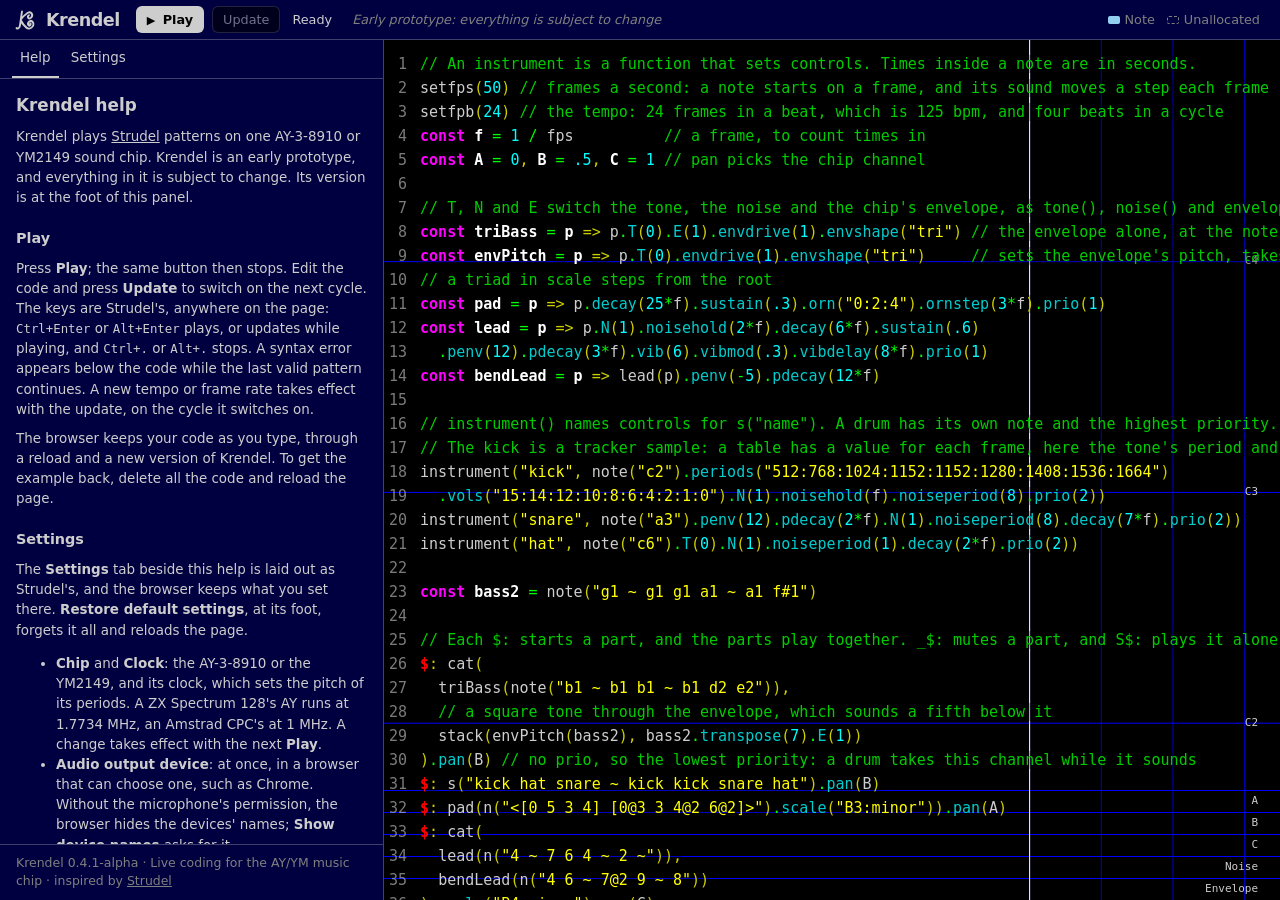
==== commit b2bd9a75: "Deploy Krendel 7af228a" ====
--- a/krendel/index.html
+++ b/krendel/index.html
@@ -7,7 +7,7 @@
   <base target="_blank">
   <link rel="icon" type="image/svg+xml" href="/krendel/assets/icon-DNOsVQRB.svg">
   <title>Krendel</title>
-  <script type="module" crossorigin src="/krendel/assets/index-ClE8IM7i.js"></script>
+  <script type="module" crossorigin src="/krendel/assets/index-CZNdqFFN.js"></script>
   <link rel="stylesheet" crossorigin href="/krendel/assets/index-JspFDfoZ.css">
 </head>
 <body>
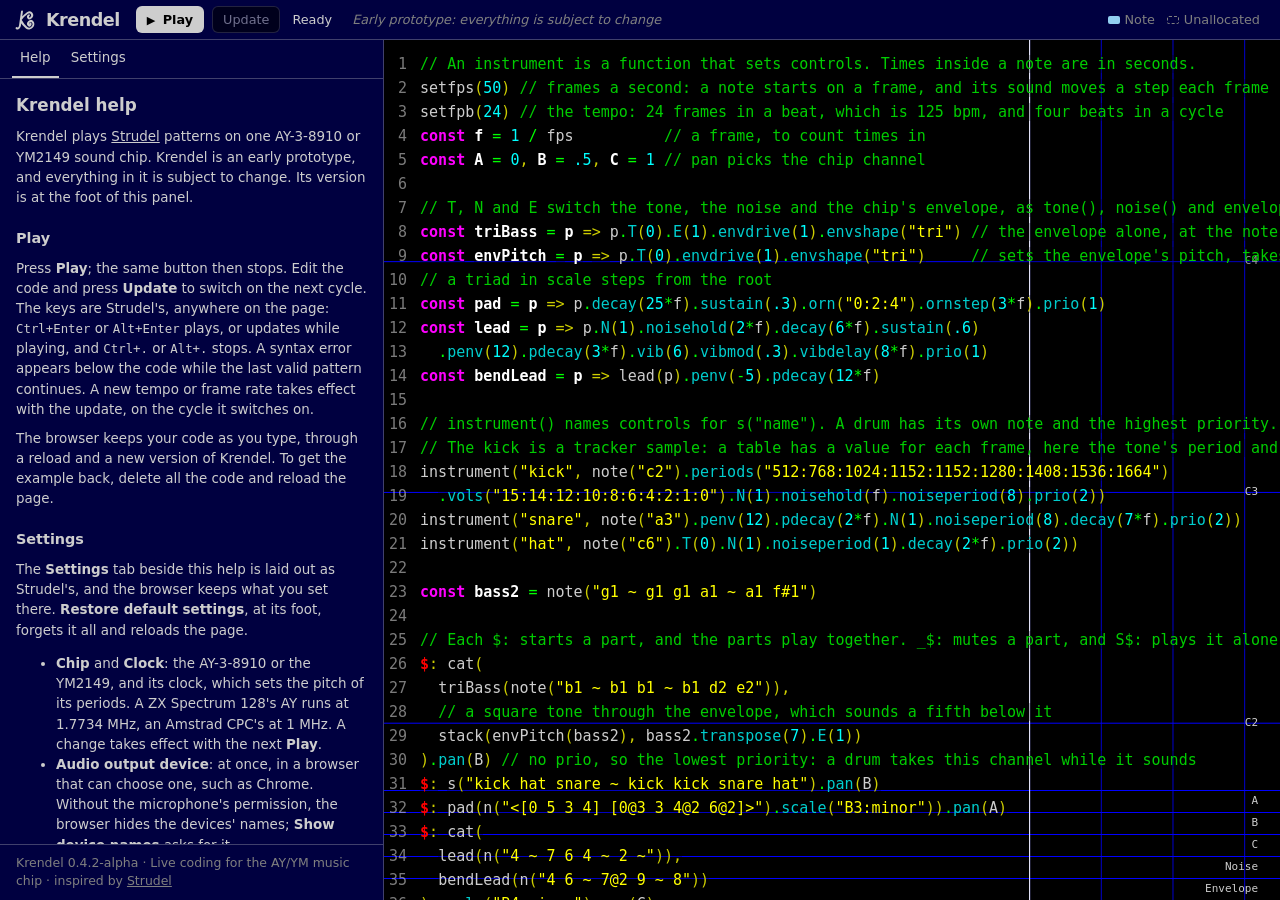
==== commit a5664788: "Deploy Krendel 6dbc54c" ====
--- a/krendel/index.html
+++ b/krendel/index.html
@@ -7,7 +7,7 @@
   <base target="_blank">
   <link rel="icon" type="image/svg+xml" href="/krendel/assets/icon-DNOsVQRB.svg">
   <title>Krendel</title>
-  <script type="module" crossorigin src="/krendel/assets/index-CZNdqFFN.js"></script>
+  <script type="module" crossorigin src="/krendel/assets/index-BcFGlMpM.js"></script>
   <link rel="stylesheet" crossorigin href="/krendel/assets/index-JspFDfoZ.css">
 </head>
 <body>
